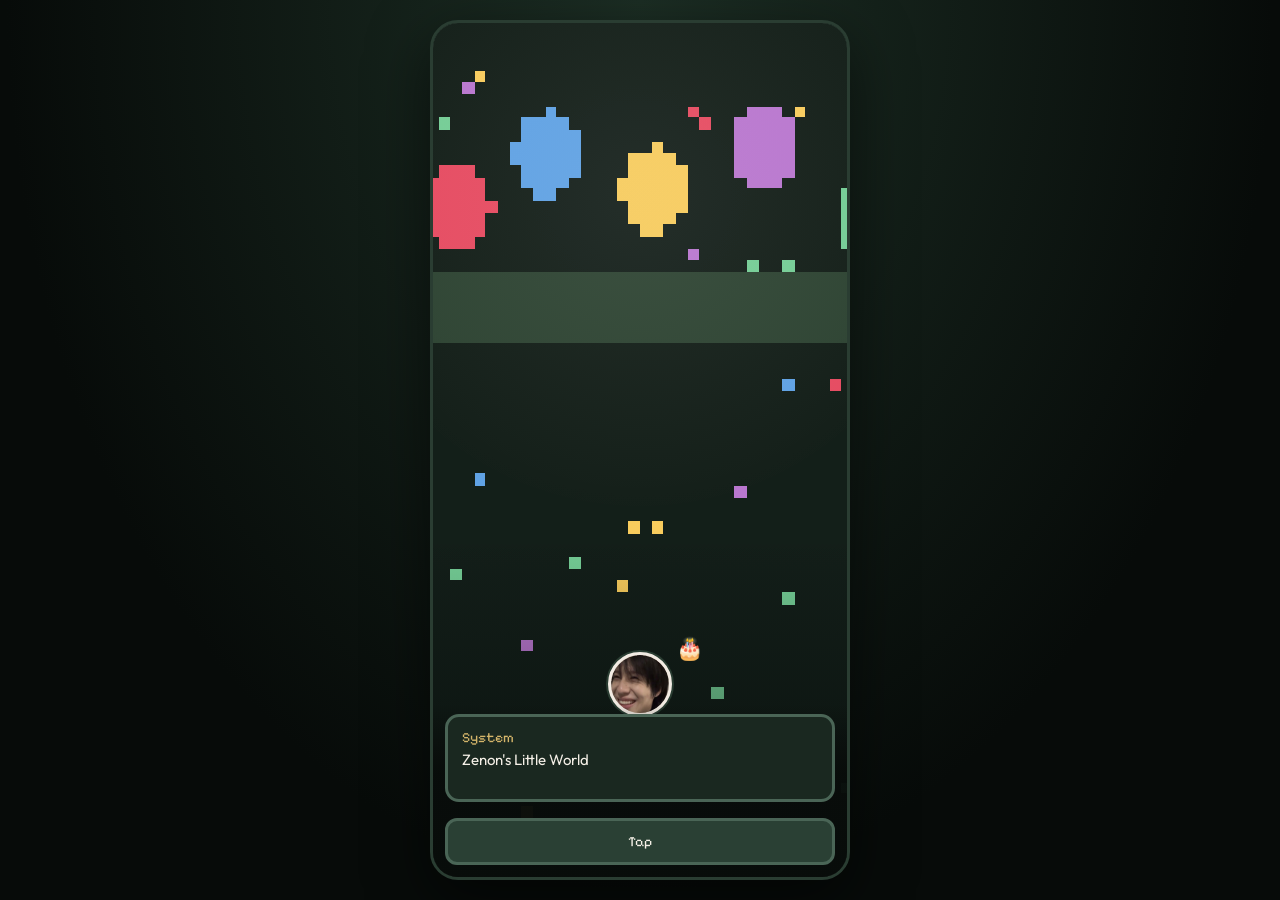
==== zenons-little-world/index.html @ de7ec3a8 "Initial commit" ====
<!DOCTYPE html>
<html lang="en">
<head>
  <meta charset="UTF-8" />
  <meta name="viewport" content="width=device-width, initial-scale=1, viewport-fit=cover" />
  <meta name="theme-color" content="#142018" />
  <title>Zenon's Little World</title>
  <link rel="preconnect" href="https://fonts.googleapis.com" />
  <link rel="preconnect" href="https://fonts.gstatic.com" crossorigin />
  <link href="https://fonts.googleapis.com/css2?family=Pixelify+Sans:wght@400;700&family=Outfit:wght@400;600;700&display=swap" rel="stylesheet" />
  <link rel="stylesheet" href="css/style.css" />
</head>
<body>
  <div id="app">
    <div id="phone" class="phone">
      <!-- meters -->
      <header id="hud" class="hud hidden">
        <div class="meter">
          <span class="meter-label">Battery</span>
          <div class="meter-bar"><div id="battery-fill" class="meter-fill battery"></div></div>
          <span id="battery-pct" class="meter-pct">0%</span>
        </div>
        <div class="mood-chip">
          <span>Sacha</span>
          <span id="mood-emoji" class="mood-emoji">♡</span>
        </div>
      </header>

      <!-- scene stage -->
      <main id="stage" class="stage">
        <div id="bg" class="bg"></div>
        <div id="confetti" class="confetti hidden" aria-hidden="true"></div>
        <div id="actors" class="actors"></div>
        <div id="emoji-pop" class="emoji-pop" aria-hidden="true"></div>
        <div id="hotspots" class="hotspots"></div>
      </main>

      <!-- dialogue -->
      <section id="dialogue" class="dialogue hidden">
        <div class="bubble-wrap">
          <p id="speaker" class="speaker"></p>
          <p id="bubble-text" class="bubble-text"></p>
        </div>
        <div id="choices" class="choices"></div>
        <button id="btn-next" class="btn-next" type="button">Tap</button>
      </section>

      <!-- action dock -->
      <nav id="dock" class="dock hidden">
        <button type="button" data-action="kiss">💋 Kiss</button>
        <button type="button" data-action="feed">🐱 Feed</button>
        <button type="button" data-action="chomp">🦷 Chomp</button>
        <button type="button" data-action="challenges">✦ Go</button>
      </nav>

      <!-- modal overlays -->
      <div id="modal" class="modal hidden" role="dialog" aria-modal="true">
        <div class="modal-card">
          <h2 id="modal-title"></h2>
          <div id="modal-body"></div>
          <div id="modal-actions" class="modal-actions"></div>
        </div>
      </div>

      <!-- name gate -->
      <div id="name-gate" class="modal hidden">
        <div class="modal-card">
          <h2>What should Sacha call you?</h2>
          <p class="hint">Zenon's nickname — saved for next visits.</p>
          <input id="nickname-input" type="text" maxlength="24" placeholder="e.g. big daddy" autocomplete="off" />
          <div class="modal-actions">
            <button type="button" id="btn-save-name" class="btn primary">Enter the garden</button>
          </div>
        </div>
      </div>

      <!-- flash fx -->
      <div id="fx" class="fx hidden"></div>
    </div>
  </div>

  <script type="module" src="js/main.js"></script>
</body>
</html>
---- zenons-little-world/css/style.css ----
:root {
  --bg: #0e1612;
  --panel: #1a2820;
  --panel-2: #24352b;
  --ink: #f4efe6;
  --muted: #a8b5aa;
  --pearl: #e8e6e1;
  --lily: #7cb389;
  --blush: #e8a0b0;
  --gold: #d4b56a;
  --danger: #c45c6a;
  --phone-w: min(420px, 100vw);
  --phone-h: min(860px, 100dvh);
  --radius: 18px;
  --font-display: "Pixelify Sans", ui-rounded, system-ui, sans-serif;
  --font-ui: "Outfit", system-ui, sans-serif;
}

* { box-sizing: border-box; }
html, body {
  margin: 0;
  height: 100%;
  background: radial-gradient(ellipse at top, #1c2e24, #070b09 70%);
  color: var(--ink);
  font-family: var(--font-ui);
  -webkit-tap-highlight-color: transparent;
  user-select: none;
}

#app {
  min-height: 100%;
  display: grid;
  place-items: center;
  padding: 8px;
}

.phone {
  width: var(--phone-w);
  height: var(--phone-h);
  max-height: 100dvh;
  background: var(--bg);
  border: 3px solid #2a3d32;
  border-radius: 28px;
  overflow: hidden;
  position: relative;
  display: flex;
  flex-direction: column;
  box-shadow:
    0 0 0 1px #5a7464 inset,
    0 20px 60px rgba(0,0,0,.55);
  image-rendering: pixelated;
}

.hidden { display: none !important; }

/* HUD */
.hud {
  position: absolute;
  top: 0; left: 0; right: 0;
  z-index: 20;
  display: flex;
  justify-content: space-between;
  align-items: center;
  gap: 8px;
  padding: 10px 12px;
  background: linear-gradient(to bottom, rgba(8,14,10,.92), transparent);
  pointer-events: none;
}
.meter { flex: 1; min-width: 0; }
.meter-label, .meter-pct, .mood-chip {
  font-family: var(--font-display);
  font-size: 12px;
  letter-spacing: .04em;
}
.meter-bar {
  height: 10px;
  background: #0a120e;
  border: 2px solid #3d5648;
  margin: 3px 0;
  image-rendering: pixelated;
}
.meter-fill {
  height: 100%;
  width: 0%;
  transition: width .35s ease;
}
.meter-fill.battery {
  background: linear-gradient(90deg, #6bb08a, #d4b56a 70%, #f0d98a);
}
.mood-chip {
  display: flex;
  align-items: center;
  gap: 6px;
  background: rgba(26,40,32,.9);
  border: 2px solid #4a6556;
  padding: 6px 10px;
  border-radius: 999px;
}
.mood-emoji { font-size: 18px; }

/* Stage */
.stage {
  flex: 1;
  position: relative;
  overflow: hidden;
  min-height: 0;
}
.bg {
  position: absolute;
  inset: 0;
  background: #142018 center/cover no-repeat;
  image-rendering: pixelated;
  filter: contrast(1.05) saturate(1.05);
}
.bg::after {
  content: "";
  position: absolute;
  inset: 0;
  background:
    radial-gradient(circle at 50% 20%, rgba(232,230,225,.08), transparent 45%),
    linear-gradient(to top, rgba(8,12,10,.55), transparent 40%);
  pointer-events: none;
}

.confetti {
  position: absolute;
  inset: 0;
  pointer-events: none;
  z-index: 5;
  overflow: hidden;
}
.confetti span {
  position: absolute;
  top: -12px;
  width: 8px;
  height: 10px;
  animation: fall linear infinite;
  image-rendering: pixelated;
}
@keyframes fall {
  to { transform: translateY(110vh) rotate(360deg); }
}

.actors {
  position: absolute;
  inset: 0;
  z-index: 4;
  display: flex;
  align-items: flex-end;
  justify-content: center;
  padding-bottom: 18%;
  gap: 8px;
  pointer-events: none;
}

.chibi {
  position: relative;
  width: 118px;
  height: 150px;
  transition: transform .25s ease, filter .25s ease;
}
.chibi.bounce { animation: bounce 0.7s ease infinite; }
.chibi.timeout {
  transform: translateX(-70px) scale(.92);
  filter: grayscale(.35) brightness(.85);
}
.chibi.kneel .body { transform: translateY(28px) scaleY(.7); }
.chibi.drenched .body { filter: hue-rotate(160deg) saturate(1.4); }
@keyframes bounce {
  0%, 100% { transform: translateY(0); }
  50% { transform: translateY(-18px); }
}

.chibi .body {
  position: absolute;
  left: 50%;
  bottom: 0;
  width: 72px;
  height: 88px;
  transform: translateX(-50%);
  background: #2a2e38;
  border: 3px solid #12141a;
  border-radius: 18px 18px 10px 10px;
  image-rendering: pixelated;
  transition: transform .2s ease;
}
.chibi.sacha .body {
  background: linear-gradient(180deg, #1a1a1a 0%, #2c2c2c 40%, #111 40%, #1a1a1a 100%);
}
.chibi.zenon .body {
  background: linear-gradient(180deg, #252830, #1a1c24);
}
.chibi .legs {
  position: absolute;
  bottom: -2px; left: 50%;
  width: 54px; height: 28px;
  transform: translateX(-50%);
  display: flex; gap: 6px; justify-content: center;
}
.chibi .legs i {
  width: 18px; height: 28px;
  background: #15171c;
  border: 2px solid #0a0b0e;
  display: block;
}
.chibi .face {
  position: absolute;
  left: 50%;
  top: 0;
  width: 64px;
  height: 64px;
  transform: translateX(-50%);
  border-radius: 50%;
  border: 3px solid #f2ebe3;
  box-shadow: 0 0 0 2px #2a3d32;
  object-fit: cover;
  background: #c9b8a6;
  image-rendering: auto;
}
.chibi .emoji-tag {
  position: absolute;
  top: -18px;
  right: -4px;
  font-size: 22px;
  animation: pop .4s ease;
}
@keyframes pop {
  from { transform: scale(0); opacity: 0; }
  to { transform: scale(1); opacity: 1; }
}

.cat-sprite {
  position: absolute;
  width: 72px;
  height: 72px;
  image-rendering: pixelated;
  bottom: 14%;
  left: 8%;
  z-index: 3;
  pointer-events: auto;
  cursor: pointer;
}
.prop {
  position: absolute;
  image-rendering: pixelated;
  z-index: 3;
  cursor: pointer;
  pointer-events: auto;
}
.prop.spidey { width: 56px; top: 18%; right: 8%; }
.prop.cup { width: 40px; bottom: 22%; right: 14%; }
.prop.crown { width: 56px; top: 16%; left: 42%; }
.prop.shrine {
  width: 110px;
  top: 12%;
  left: 5%;
  border: 3px solid #d4b56a;
  border-radius: 6px;
  box-shadow: 0 0 0 2px #2a3d32, 0 8px 20px rgba(0,0,0,.35);
  object-fit: cover;
  image-rendering: auto;
  aspect-ratio: 3/4;
}

.emoji-pop {
  position: absolute;
  z-index: 15;
  font-size: 42px;
  pointer-events: none;
  opacity: 0;
  transition: opacity .15s, transform .4s;
}
.emoji-pop.show {
  opacity: 1;
  transform: translateY(-40px) scale(1.2);
}

.hotspots { position: absolute; inset: 0; z-index: 6; pointer-events: none; }
.hotspots button {
  pointer-events: auto;
  position: absolute;
  font-family: var(--font-display);
  font-size: 12px;
  background: rgba(20, 32, 24, .85);
  color: var(--pearl);
  border: 2px solid var(--gold);
  padding: 6px 10px;
  border-radius: 8px;
}

/* Dialogue */
.dialogue {
  position: absolute;
  left: 0; right: 0; bottom: 0;
  z-index: 30;
  padding: 10px 12px calc(12px + env(safe-area-inset-bottom));
  background: linear-gradient(to top, rgba(8,12,10,.96) 60%, transparent);
}
.bubble-wrap {
  background: var(--panel);
  border: 3px solid #4a6556;
  border-radius: 14px;
  padding: 12px 14px 16px;
  min-height: 88px;
  box-shadow: 0 0 0 1px #1a2820 inset;
}
.speaker {
  margin: 0 0 4px;
  font-family: var(--font-display);
  color: var(--gold);
  font-size: 14px;
}
.bubble-text {
  margin: 0;
  font-size: 15px;
  line-height: 1.35;
  color: var(--ink);
}
.choices {
  display: flex;
  flex-direction: column;
  gap: 8px;
  margin-top: 8px;
}
.choices button, .btn-next, .btn, .dock button, .modal-actions button {
  font-family: var(--font-display);
  font-size: 14px;
  border: 3px solid #4a6556;
  background: var(--panel-2);
  color: var(--ink);
  padding: 12px 14px;
  border-radius: 12px;
  cursor: pointer;
  min-height: 44px;
}
.choices button:active, .btn:active, .dock button:active { transform: scale(.98); }
.btn.primary, .choices button.primary {
  background: linear-gradient(180deg, #3d6b52, #2a4a38);
  border-color: var(--gold);
}
.btn-next {
  width: 100%;
  margin-top: 8px;
  background: #2a4034;
}
.btn-next.hidden, .choices:empty + .btn-next { }

/* Dock */
.dock {
  position: absolute;
  left: 0; right: 0; bottom: 0;
  z-index: 25;
  display: grid;
  grid-template-columns: repeat(4, 1fr);
  gap: 6px;
  padding: 10px 8px calc(10px + env(safe-area-inset-bottom));
  background: rgba(10, 16, 12, .94);
  border-top: 3px solid #2a3d32;
}
.dock button { padding: 10px 4px; font-size: 12px; }

/* Modal */
.modal {
  position: absolute;
  inset: 0;
  z-index: 40;
  background: rgba(5, 8, 6, .72);
  display: grid;
  place-items: center;
  padding: 18px;
}
.modal-card {
  width: 100%;
  max-width: 340px;
  background: var(--panel);
  border: 3px solid var(--gold);
  border-radius: 16px;
  padding: 18px;
}
.modal-card h2 {
  margin: 0 0 8px;
  font-family: var(--font-display);
  font-size: 22px;
  color: var(--pearl);
}
.hint { color: var(--muted); font-size: 13px; margin: 0 0 12px; }
.modal-card input {
  width: 100%;
  padding: 12px;
  border-radius: 10px;
  border: 3px solid #4a6556;
  background: #0e1612;
  color: var(--ink);
  font-size: 16px;
  font-family: var(--font-ui);
  margin-bottom: 12px;
}
.modal-actions { display: flex; flex-direction: column; gap: 8px; }
.challenge-list { display: flex; flex-direction: column; gap: 8px; margin: 8px 0 12px; }
.challenge-list button { text-align: left; }
.challenge-list button.done { opacity: .55; border-color: var(--lily); }
.challenge-list small { display: block; color: var(--muted); font-family: var(--font-ui); font-size: 12px; font-weight: 400; }

.fx {
  position: absolute;
  inset: 0;
  z-index: 50;
  pointer-events: none;
  display: grid;
  place-items: center;
  font-size: 64px;
  background: rgba(0,0,0,.25);
}
.fx.hearts { color: var(--blush); }
.fx.splash { background: rgba(80, 140, 180, .35); }

.shrine-view {
  width: 100%;
  border-radius: 10px;
  border: 3px solid var(--gold);
  margin: 8px 0;
  image-rendering: auto;
}

.end-card {
  text-align: center;
}
.end-card h2 { color: var(--blush); }
.end-card p { line-height: 1.4; }

@media (max-height: 700px) {
  .chibi { width: 100px; height: 130px; }
  .chibi .face { width: 54px; height: 54px; }
  .bubble-wrap { min-height: 72px; padding: 10px; }
}
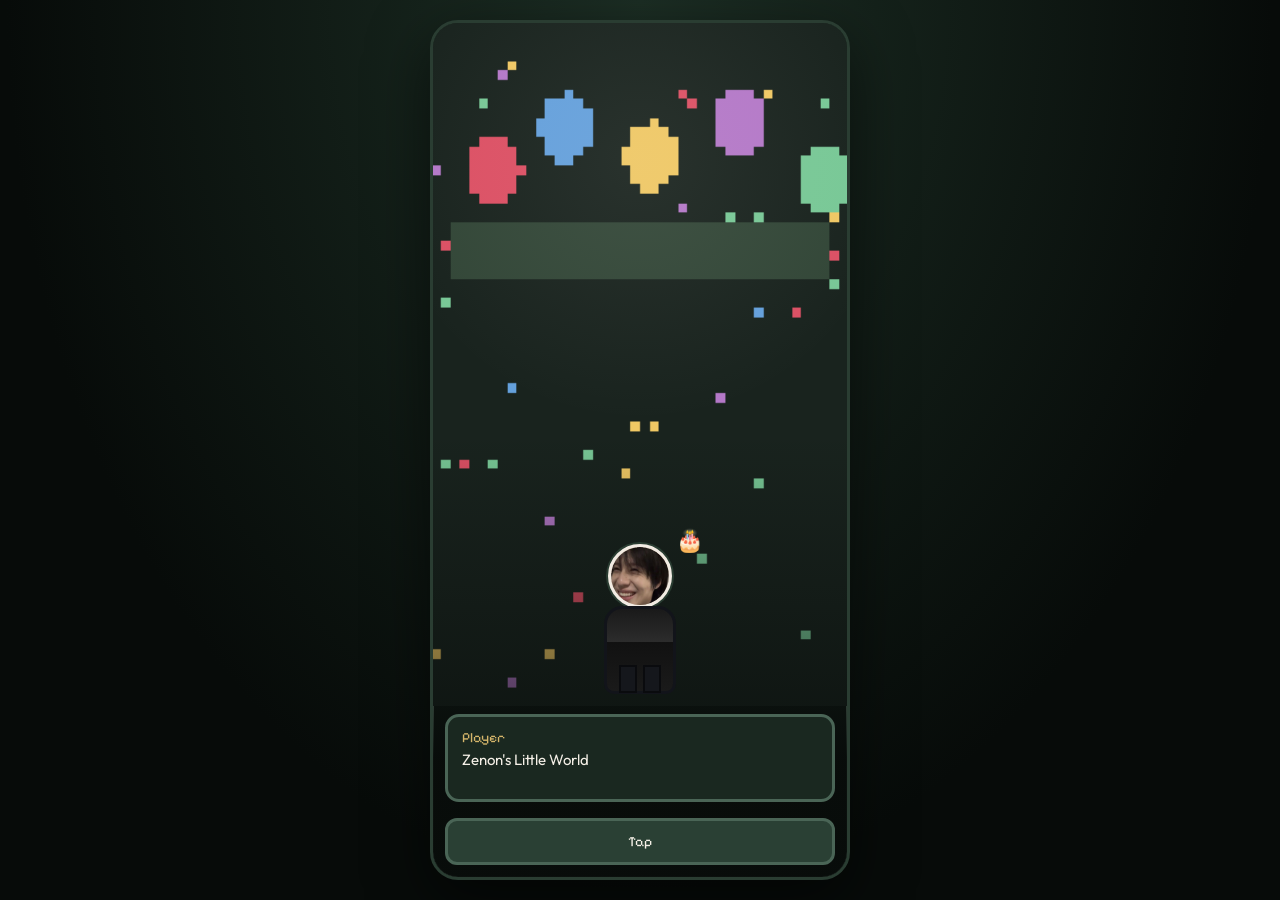
==== commit f5f37d5d: "Fix mobile layout" ====
--- a/zenons-little-world/index.html
+++ b/zenons-little-world/index.html
@@ -2,8 +2,11 @@
 <html lang="en">
 <head>
   <meta charset="UTF-8" />
-  <meta name="viewport" content="width=device-width, initial-scale=1, viewport-fit=cover" />
+  <meta name="viewport" content="width=device-width, initial-scale=1, viewport-fit=cover, maximum-scale=1" />
   <meta name="theme-color" content="#142018" />
+  <meta name="apple-mobile-web-app-capable" content="yes" />
+  <meta name="mobile-web-app-capable" content="yes" />
+  <meta name="apple-mobile-web-app-status-bar-style" content="black-translucent" />
   <title>Zenon's Little World</title>
   <link rel="preconnect" href="https://fonts.googleapis.com" />
   <link rel="preconnect" href="https://fonts.gstatic.com" crossorigin />
--- a/zenons-little-world/css/style.css
+++ b/zenons-little-world/css/style.css
@@ -9,9 +9,12 @@
   --blush: #e8a0b0;
   --gold: #d4b56a;
   --danger: #c45c6a;
+  --app-h: 100svh;
   --phone-w: min(420px, 100vw);
-  --phone-h: min(860px, 100dvh);
+  --phone-h: min(860px, var(--app-h));
   --radius: 18px;
+  --safe-top: env(safe-area-inset-top, 0px);
+  --safe-bot: env(safe-area-inset-bottom, 0px);
   --font-display: "Pixelify Sans", ui-rounded, system-ui, sans-serif;
   --font-ui: "Outfit", system-ui, sans-serif;
 }
@@ -20,15 +23,19 @@
 html, body {
   margin: 0;
   height: 100%;
+  height: var(--app-h);
   background: radial-gradient(ellipse at top, #1c2e24, #070b09 70%);
   color: var(--ink);
   font-family: var(--font-ui);
   -webkit-tap-highlight-color: transparent;
   user-select: none;
+  overflow: hidden;
+  overscroll-behavior: none;
 }
 
 #app {
-  min-height: 100%;
+  height: var(--app-h);
+  min-height: var(--app-h);
   display: grid;
   place-items: center;
   padding: 8px;
@@ -37,7 +44,7 @@
 .phone {
   width: var(--phone-w);
   height: var(--phone-h);
-  max-height: 100dvh;
+  max-height: var(--app-h);
   background: var(--bg);
   border: 3px solid #2a3d32;
   border-radius: 28px;
@@ -48,7 +55,6 @@
   box-shadow:
     0 0 0 1px #5a7464 inset,
     0 20px 60px rgba(0,0,0,.55);
-  image-rendering: pixelated;
 }
 
 .hidden { display: none !important; }
@@ -62,7 +68,7 @@
   justify-content: space-between;
   align-items: center;
   gap: 8px;
-  padding: 10px 12px;
+  padding: calc(10px + var(--safe-top)) 12px 10px;
   background: linear-gradient(to bottom, rgba(8,14,10,.92), transparent);
   pointer-events: none;
 }
@@ -108,9 +114,11 @@
 .bg {
   position: absolute;
   inset: 0;
-  background: #142018 center/cover no-repeat;
-  image-rendering: pixelated;
-  filter: contrast(1.05) saturate(1.05);
+  background-color: #142018;
+  background-position: center;
+  background-size: cover;
+  background-repeat: no-repeat;
+  image-rendering: auto;
 }
 .bg::after {
   content: "";
@@ -148,8 +156,9 @@
   display: flex;
   align-items: flex-end;
   justify-content: center;
-  padding-bottom: 18%;
-  gap: 8px;
+  padding-top: 64px;
+  padding-bottom: 12px;
+  gap: 16px;
   pointer-events: none;
 }
 
@@ -288,13 +297,16 @@
   border-radius: 8px;
 }
 
-/* Dialogue */
+/* Dialogue sits in the column so characters stay visible above it */
 .dialogue {
-  position: absolute;
-  left: 0; right: 0; bottom: 0;
+  position: relative;
+  flex: 0 0 auto;
   z-index: 30;
-  padding: 10px 12px calc(12px + env(safe-area-inset-bottom));
-  background: linear-gradient(to top, rgba(8,12,10,.96) 60%, transparent);
+  padding: 8px 12px calc(12px + var(--safe-bot));
+  background: linear-gradient(to top, rgba(8,12,10,.96) 70%, rgba(8,12,10,.55));
+}
+.phone:has(#dialogue:not(.hidden)) .dock {
+  display: none !important;
 }
 .bubble-wrap {
   background: var(--panel);
@@ -332,6 +344,7 @@
   border-radius: 12px;
   cursor: pointer;
   min-height: 44px;
+  touch-action: manipulation;
 }
 .choices button:active, .btn:active, .dock button:active { transform: scale(.98); }
 .btn.primary, .choices button.primary {
@@ -347,13 +360,13 @@
 
 /* Dock */
 .dock {
-  position: absolute;
-  left: 0; right: 0; bottom: 0;
+  position: relative;
+  flex: 0 0 auto;
   z-index: 25;
   display: grid;
   grid-template-columns: repeat(4, 1fr);
   gap: 6px;
-  padding: 10px 8px calc(10px + env(safe-area-inset-bottom));
+  padding: 10px 8px calc(10px + var(--safe-bot));
   background: rgba(10, 16, 12, .94);
   border-top: 3px solid #2a3d32;
 }
@@ -367,7 +380,7 @@
   background: rgba(5, 8, 6, .72);
   display: grid;
   place-items: center;
-  padding: 18px;
+  padding: calc(18px + var(--safe-top)) 18px calc(18px + var(--safe-bot));
 }
 .modal-card {
   width: 100%;
@@ -433,3 +446,32 @@
   .chibi .face { width: 54px; height: 54px; }
   .bubble-wrap { min-height: 72px; padding: 10px; }
 }
+
+/* Real phones: fill the screen, drop the fake device chrome */
+@media (max-width: 540px) {
+  #app {
+    padding: 0;
+    place-items: stretch;
+  }
+  .phone {
+    width: 100%;
+    height: 100%;
+    max-height: none;
+    border: none;
+    border-radius: 0;
+    box-shadow: none;
+  }
+  .chibi {
+    width: min(38vw, 150px);
+    height: min(48vw, 190px);
+  }
+  .chibi .face {
+    width: min(22vw, 84px);
+    height: min(22vw, 84px);
+  }
+  .chibi .body {
+    width: min(24vw, 88px);
+    height: min(28vw, 108px);
+  }
+  .bubble-wrap { min-height: 0; }
+}
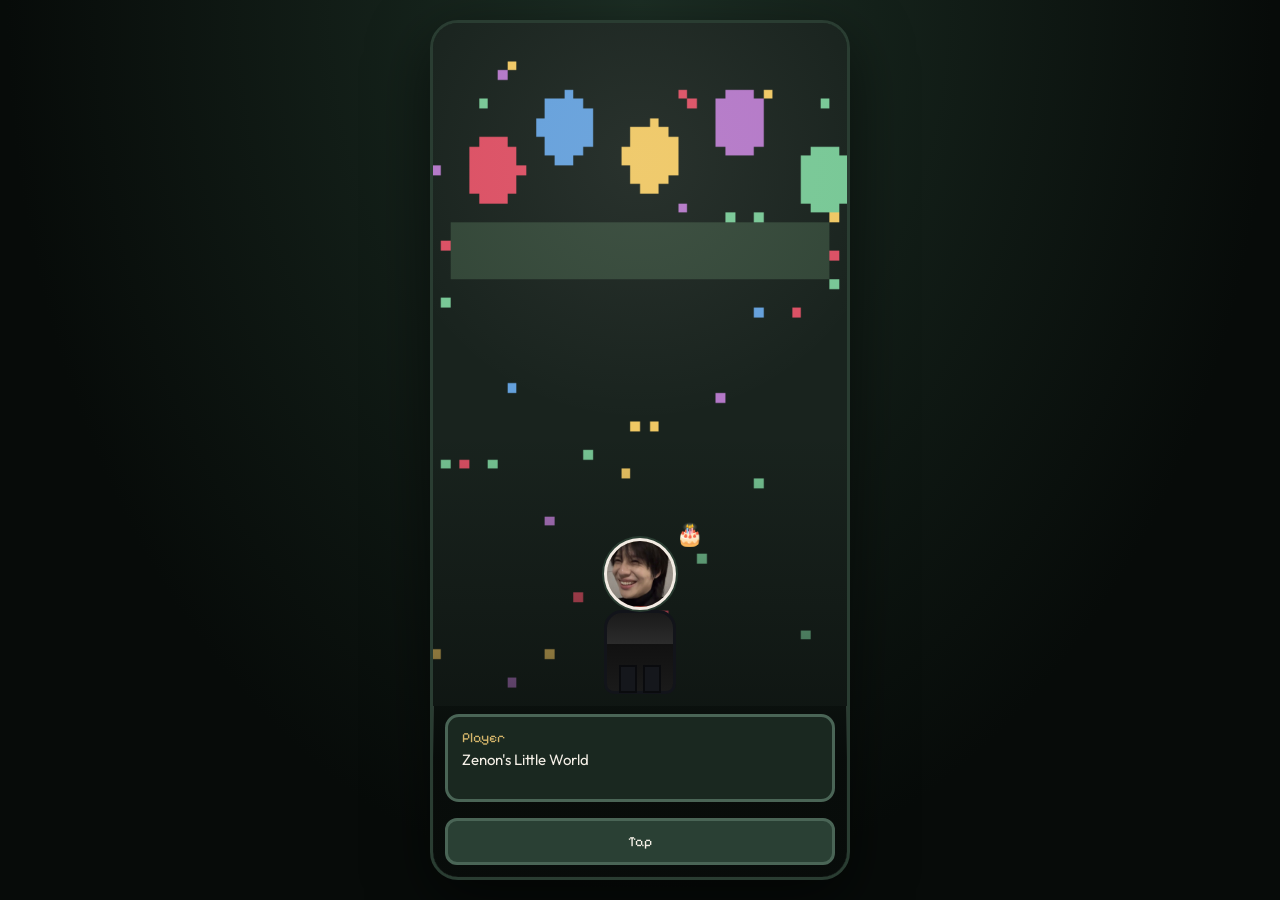
==== commit 625fff19: "issues" ====
--- a/zenons-little-world/index.html
+++ b/zenons-little-world/index.html
@@ -83,5 +83,6 @@
   </div>
 
   <script type="module" src="js/main.js"></script>
+  <audio id="bgm" src="assets/audio/song.mp3" loop preload="auto" playsinline></audio>
 </body>
 </html>
--- a/zenons-little-world/css/style.css
+++ b/zenons-little-world/css/style.css
@@ -108,7 +108,7 @@
 .stage {
   flex: 1;
   position: relative;
-  overflow: hidden;
+  overflow: visible;
   min-height: 0;
 }
 .bg {
@@ -119,6 +119,7 @@
   background-size: cover;
   background-repeat: no-repeat;
   image-rendering: auto;
+  overflow: hidden;
 }
 .bg::after {
   content: "";
@@ -165,28 +166,31 @@
 .chibi {
   position: relative;
   width: 118px;
-  height: 150px;
-  transition: transform .25s ease, filter .25s ease;
+  height: 156px;
+  flex-shrink: 0;
+  overflow: visible;
 }
 .chibi.bounce { animation: bounce 0.7s ease infinite; }
 .chibi.timeout {
-  transform: translateX(-70px) scale(.92);
+  transform: translateX(-24px) scale(.94);
+  transform-origin: center bottom;
   filter: grayscale(.35) brightness(.85);
 }
-.chibi.kneel .body { transform: translateY(28px) scaleY(.7); }
-.chibi.drenched .body { filter: hue-rotate(160deg) saturate(1.4); }
+.chibi.drenched { filter: hue-rotate(160deg) saturate(1.4); }
 @keyframes bounce {
   0%, 100% { transform: translateY(0); }
-  50% { transform: translateY(-18px); }
+  50% { transform: translateY(-10px); }
 }
 
 .chibi .body {
   position: absolute;
+  z-index: 1;
   left: 50%;
   bottom: 0;
   width: 72px;
-  height: 88px;
+  height: 84px;
   transform: translateX(-50%);
+  transform-origin: center bottom;
   background: #2a2e38;
   border: 3px solid #12141a;
   border-radius: 18px 18px 10px 10px;
@@ -214,15 +218,17 @@
 }
 .chibi .face {
   position: absolute;
+  z-index: 2;
   left: 50%;
   top: 0;
-  width: 64px;
-  height: 64px;
+  width: 72px;
+  height: 72px;
   transform: translateX(-50%);
   border-radius: 50%;
   border: 3px solid #f2ebe3;
   box-shadow: 0 0 0 2px #2a3d32;
   object-fit: cover;
+  object-position: center 20%;
   background: #c9b8a6;
   image-rendering: auto;
 }
@@ -240,19 +246,21 @@
 
 .cat-sprite {
   position: absolute;
-  width: 72px;
-  height: 72px;
+  width: 92px;
+  height: 92px;
+  object-fit: contain;
   image-rendering: pixelated;
-  bottom: 14%;
-  left: 8%;
-  z-index: 3;
+  bottom: 26%;
+  left: 3%;
+  z-index: 8;
   pointer-events: auto;
   cursor: pointer;
+  filter: drop-shadow(0 3px 0 #0a120e) drop-shadow(0 8px 10px rgba(0,0,0,.45));
 }
 .prop {
   position: absolute;
   image-rendering: pixelated;
-  z-index: 3;
+  z-index: 8;
   cursor: pointer;
   pointer-events: auto;
 }
@@ -442,8 +450,9 @@
 .end-card p { line-height: 1.4; }
 
 @media (max-height: 700px) {
-  .chibi { width: 100px; height: 130px; }
-  .chibi .face { width: 54px; height: 54px; }
+  .chibi { width: 100px; height: 136px; }
+  .chibi .face { width: 64px; height: 64px; }
+  .chibi .body { width: 60px; height: 72px; }
   .bubble-wrap { min-height: 72px; padding: 10px; }
 }
 
@@ -462,16 +471,16 @@
     box-shadow: none;
   }
   .chibi {
-    width: min(38vw, 150px);
-    height: min(48vw, 190px);
+    width: min(34vw, 130px);
+    height: min(44vw, 168px);
   }
   .chibi .face {
-    width: min(22vw, 84px);
-    height: min(22vw, 84px);
+    width: min(20vw, 78px);
+    height: min(20vw, 78px);
   }
   .chibi .body {
-    width: min(24vw, 88px);
-    height: min(28vw, 108px);
+    width: min(22vw, 76px);
+    height: min(24vw, 90px);
   }
   .bubble-wrap { min-height: 0; }
 }
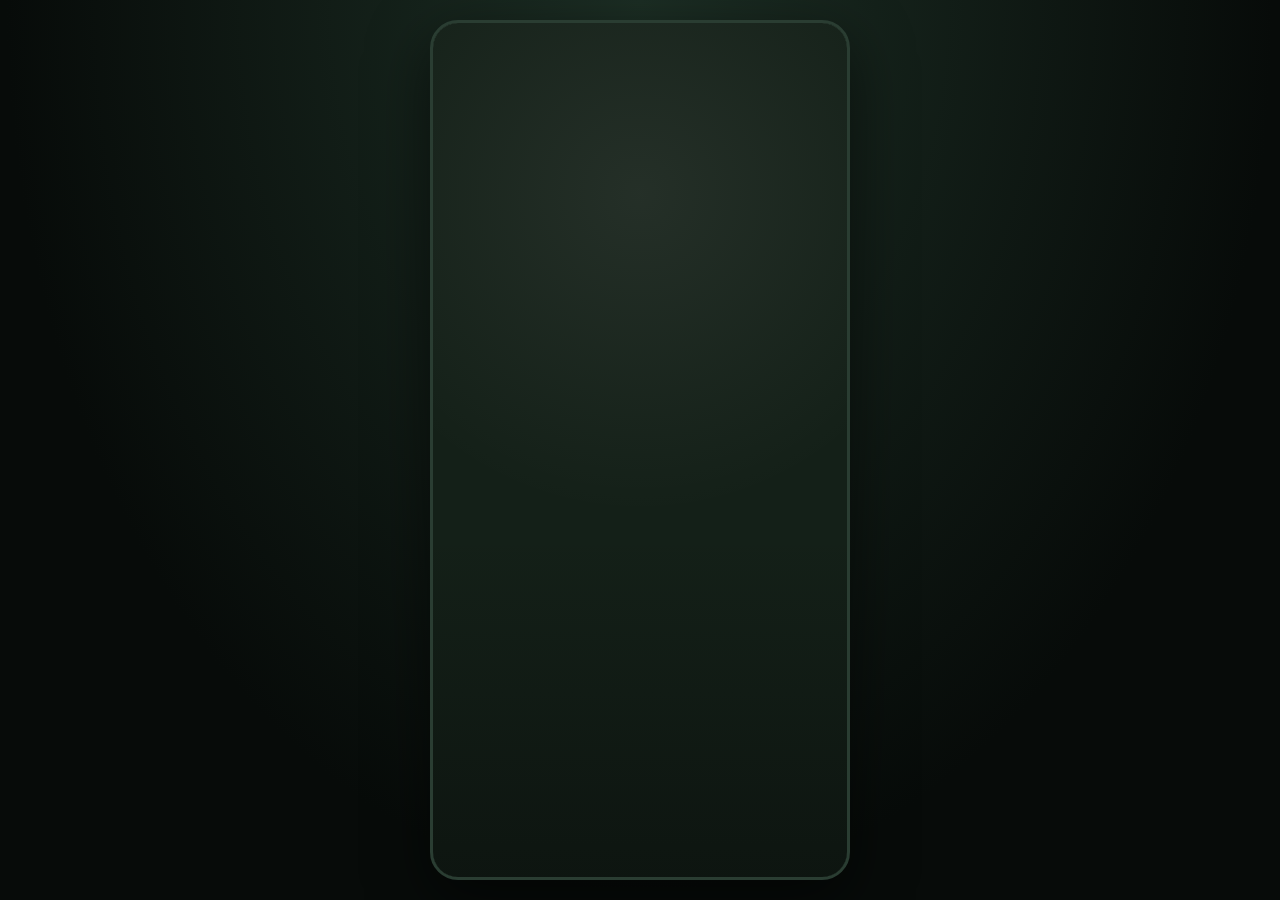
==== commit 19795afc: "changes" ====
--- a/zenons-little-world/index.html
+++ b/zenons-little-world/index.html
@@ -69,10 +69,10 @@
       <div id="name-gate" class="modal hidden">
         <div class="modal-card">
           <h2>What should Sacha call you?</h2>
-          <p class="hint">Zenon's nickname — saved for next visits.</p>
+          <p class="hint">Any nickname — saved for next visits.</p>
           <input id="nickname-input" type="text" maxlength="24" placeholder="e.g. big daddy" autocomplete="off" />
           <div class="modal-actions">
-            <button type="button" id="btn-save-name" class="btn primary">Enter the garden</button>
+            <button type="button" id="btn-save-name" class="btn primary">Continue</button>
           </div>
         </div>
       </div>
--- a/zenons-little-world/css/style.css
+++ b/zenons-little-world/css/style.css
@@ -176,7 +176,55 @@
   transform-origin: center bottom;
   filter: grayscale(.35) brightness(.85);
 }
-.chibi.drenched { filter: hue-rotate(160deg) saturate(1.4); }
+.chibi.drenched { filter: none; }
+.chibi.drenched .face {
+  filter: sepia(0.65) saturate(1.7) brightness(0.72) contrast(1.05);
+  box-shadow:
+    0 0 0 2px #2a3d32,
+    inset 0 -14px 18px rgba(62, 28, 8, 0.55),
+    inset 0 8px 10px rgba(160, 100, 40, 0.2);
+}
+.chibi.drenched .body {
+  background: linear-gradient(180deg, #5c3414 0%, #2a1a10 40%, #15130f 100%) !important;
+  box-shadow: inset 0 16px 14px rgba(80, 40, 12, 0.45);
+}
+.chibi.drenched::after {
+  content: "";
+  position: absolute;
+  z-index: 3;
+  left: 50%;
+  top: 0;
+  width: 62%;
+  aspect-ratio: 1;
+  transform: translateX(-50%);
+  border-radius: 50%;
+  pointer-events: none;
+  background:
+    radial-gradient(circle at 35% 25%, rgba(255, 210, 150, 0.28), transparent 38%),
+    linear-gradient(180deg, rgba(90, 48, 18, 0.12) 20%, rgba(55, 26, 8, 0.5) 100%);
+}
+.chibi.drenched::before {
+  content: "";
+  position: absolute;
+  z-index: 4;
+  left: 46%;
+  top: 46%;
+  width: 7px;
+  height: 26px;
+  border-radius: 8px;
+  pointer-events: none;
+  background: linear-gradient(#7a4a1c, #3d1e08);
+  box-shadow:
+    12px 8px 0 0 #5a3010,
+    -11px 12px 0 -1px #6b3a14,
+    3px 20px 0 -2px #4a250c,
+    16px 18px 0 -2px #3d1e08;
+  animation: coffee-drip 1.15s ease-in-out infinite;
+}
+@keyframes coffee-drip {
+  0%, 100% { transform: translateY(0); opacity: 1; }
+  50% { transform: translateY(8px); opacity: 0.8; }
+}
 @keyframes bounce {
   0%, 100% { transform: translateY(0); }
   50% { transform: translateY(-10px); }
@@ -433,7 +481,12 @@
   background: rgba(0,0,0,.25);
 }
 .fx.hearts { color: var(--blush); }
-.fx.splash { background: rgba(80, 140, 180, .35); }
+.fx.splash {
+  background:
+    radial-gradient(circle at 50% 42%, rgba(140, 72, 22, 0.5), transparent 55%),
+    rgba(40, 16, 4, 0.28);
+  color: #c4a06a;
+}
 
 .shrine-view {
   width: 100%;
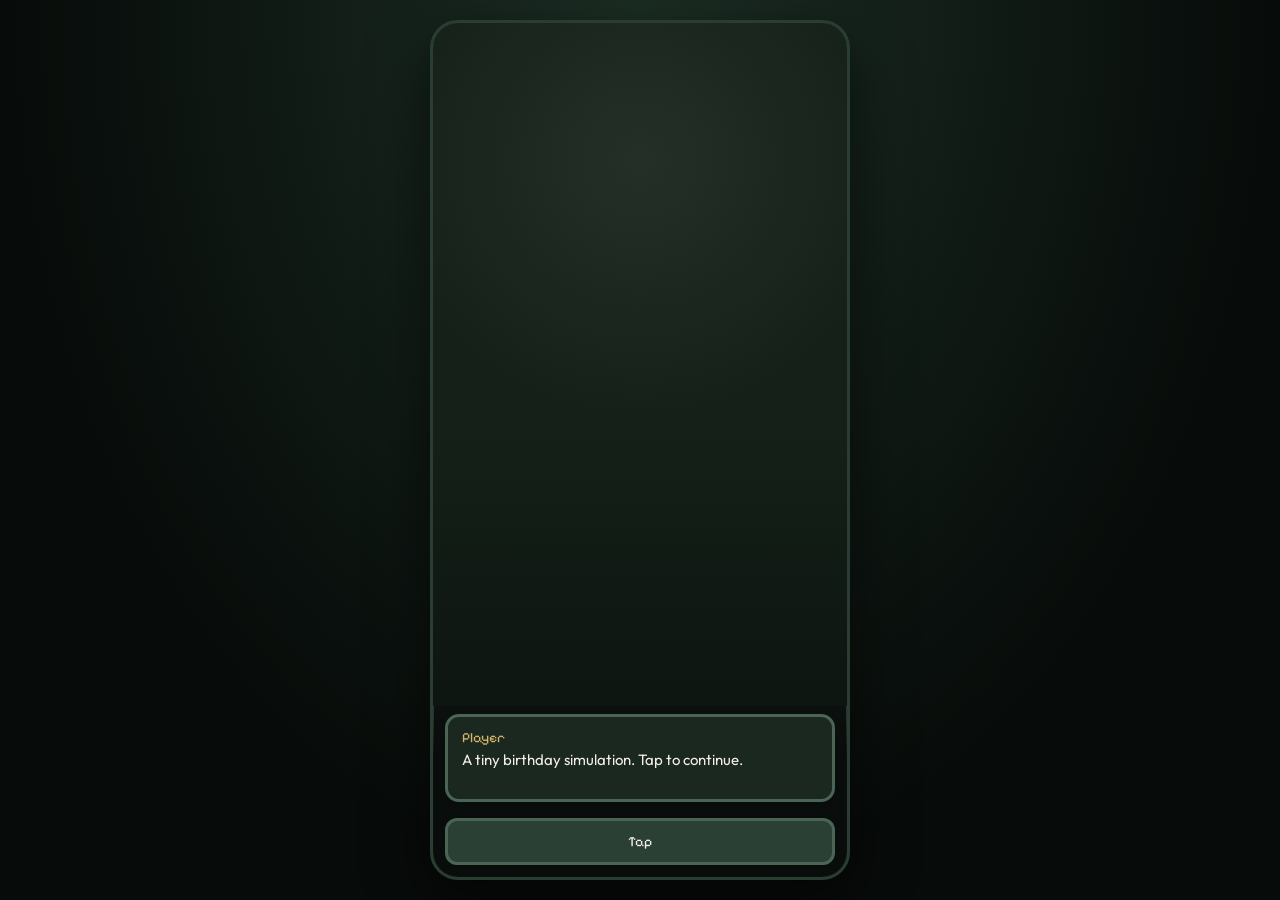
==== commit c7a8c6d4: "Fix blank phone screen and restore the play link Co-authored-by: Cursor <cursoragent@cursor.com>" ====
--- a/zenons-little-world/index.html
+++ b/zenons-little-world/index.html
@@ -2,87 +2,11 @@
 <html lang="en">
 <head>
   <meta charset="UTF-8" />
-  <meta name="viewport" content="width=device-width, initial-scale=1, viewport-fit=cover, maximum-scale=1" />
-  <meta name="theme-color" content="#142018" />
-  <meta name="apple-mobile-web-app-capable" content="yes" />
-  <meta name="mobile-web-app-capable" content="yes" />
-  <meta name="apple-mobile-web-app-status-bar-style" content="black-translucent" />
+  <meta http-equiv="refresh" content="0; url=../" />
   <title>Zenon's Little World</title>
-  <link rel="preconnect" href="https://fonts.googleapis.com" />
-  <link rel="preconnect" href="https://fonts.gstatic.com" crossorigin />
-  <link href="https://fonts.googleapis.com/css2?family=Pixelify+Sans:wght@400;700&family=Outfit:wght@400;600;700&display=swap" rel="stylesheet" />
-  <link rel="stylesheet" href="css/style.css" />
+  <script>location.replace("../");</script>
 </head>
 <body>
-  <div id="app">
-    <div id="phone" class="phone">
-      <!-- meters -->
-      <header id="hud" class="hud hidden">
-        <div class="meter">
-          <span class="meter-label">Battery</span>
-          <div class="meter-bar"><div id="battery-fill" class="meter-fill battery"></div></div>
-          <span id="battery-pct" class="meter-pct">0%</span>
-        </div>
-        <div class="mood-chip">
-          <span>Sacha</span>
-          <span id="mood-emoji" class="mood-emoji">♡</span>
-        </div>
-      </header>
-
-      <!-- scene stage -->
-      <main id="stage" class="stage">
-        <div id="bg" class="bg"></div>
-        <div id="confetti" class="confetti hidden" aria-hidden="true"></div>
-        <div id="actors" class="actors"></div>
-        <div id="emoji-pop" class="emoji-pop" aria-hidden="true"></div>
-        <div id="hotspots" class="hotspots"></div>
-      </main>
-
-      <!-- dialogue -->
-      <section id="dialogue" class="dialogue hidden">
-        <div class="bubble-wrap">
-          <p id="speaker" class="speaker"></p>
-          <p id="bubble-text" class="bubble-text"></p>
-        </div>
-        <div id="choices" class="choices"></div>
-        <button id="btn-next" class="btn-next" type="button">Tap</button>
-      </section>
-
-      <!-- action dock -->
-      <nav id="dock" class="dock hidden">
-        <button type="button" data-action="kiss">💋 Kiss</button>
-        <button type="button" data-action="feed">🐱 Feed</button>
-        <button type="button" data-action="chomp">🦷 Chomp</button>
-        <button type="button" data-action="challenges">✦ Go</button>
-      </nav>
-
-      <!-- modal overlays -->
-      <div id="modal" class="modal hidden" role="dialog" aria-modal="true">
-        <div class="modal-card">
-          <h2 id="modal-title"></h2>
-          <div id="modal-body"></div>
-          <div id="modal-actions" class="modal-actions"></div>
-        </div>
-      </div>
-
-      <!-- name gate -->
-      <div id="name-gate" class="modal hidden">
-        <div class="modal-card">
-          <h2>What should Sacha call you?</h2>
-          <p class="hint">Any nickname — saved for next visits.</p>
-          <input id="nickname-input" type="text" maxlength="24" placeholder="e.g. big daddy" autocomplete="off" />
-          <div class="modal-actions">
-            <button type="button" id="btn-save-name" class="btn primary">Continue</button>
-          </div>
-        </div>
-      </div>
-
-      <!-- flash fx -->
-      <div id="fx" class="fx hidden"></div>
-    </div>
-  </div>
-
-  <script type="module" src="js/main.js"></script>
-  <audio id="bgm" src="assets/audio/song.mp3" loop preload="auto" playsinline></audio>
+  <p><a href="../">Play Zenon's Little World</a></p>
 </body>
 </html>
